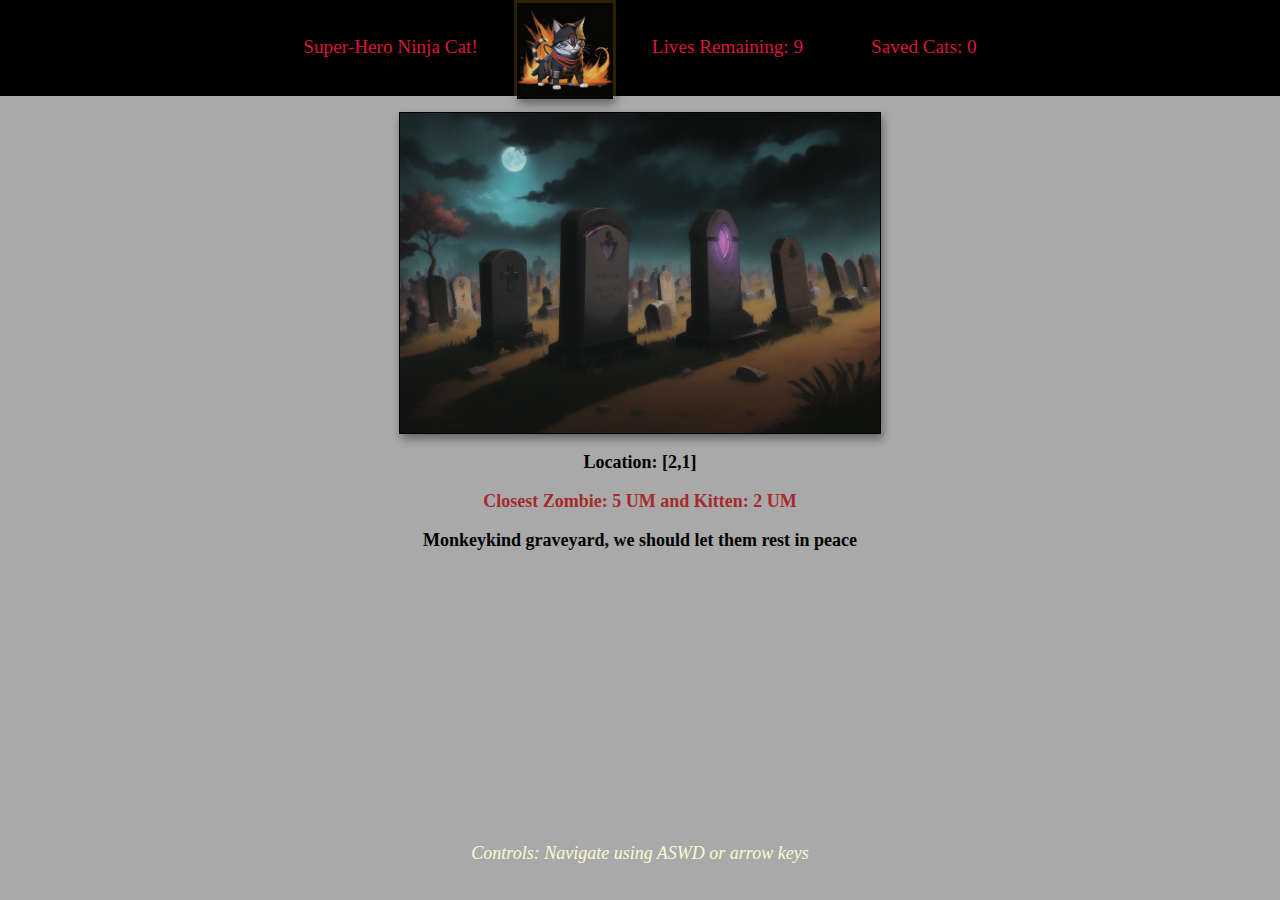
==== index.html @ ffd4e77f "init" ====
<!DOCTYPE html>
<html lang="en">
<head>
   <meta charset="UTF-8">
   <meta http-equiv="X-UA-Compatible" content="IE=edge">
   <meta name="viewport" content="width=device-width, initial-scale=1.0">
   <link rel="icon" type="image/x-icon" href="resources/favicon3.png">
   <link rel="stylesheet" href="styles/style.css">
   <title>Zocats</title>
</head>
<body>
   <div id = "statusbar">
         <p>Super-Hero Ninja Cat!</p>
      <img id="playerimage" alt="the player image">
         <p id="health"></p>
         <p id="savedcats"></p>
   </div> 
   <!---- <div id = "minimap"></div> Not implemented yet -->
   <div id = "gamearea">
      <img id="areaimage" src="resources/locations/2-1.png" alt="area background">
      <p id="coordinates"></p>
      <p id="sixthsense"></p>
      <p id = "areadescription"> Monkeykind graveyard, we should let them rest in peace </p>
   </div>
   <div id="events">
   <div id="objects"></div>
   </div>
   <div id = "navigation">
      <p>Controls: Navigate using ASWD or arrow keys</p>
   </div>
</body>
<script src="scripts/zocats.js"></script>
</html>
---- styles/style.css ----
body {
   margin:0%;
   background-color: darkgrey;
   user-select: none;
}
#statusbar {
   text-align: center;
   background-color: black;
   max-height: 6rem;
}
#gamearea, 
#objects{
   display: inline;
}
#gamearea p{
   display: block;
}
#areaimage{
   margin-top: 1rem;
   display: block;
   margin-left: auto;
   margin-right: auto;
   max-width: 30rem;
}
#sixthsense,
#coordinates,
#areadescription{
   vertical-align: top;
   text-align: center;
   font-weight: bold;
   font-size: large;
}
#sixthsense{
   color: brown;
}
#statusbar p{
   padding: 2rem;
   display:inline;
   text-align: center;
   font-size: larger;
   color: crimson;
}
#playerimage{
   max-height:inherit;
   display: inline;
   vertical-align:middle;
   border-style: solid solid none solid;
   border-color: rgba(221, 164, 8, 0.2);
   border-width: 3px;
}
#navigation{
   color:lightgoldenrodyellow;
   text-align: center;
   display:block;
   margin-left: auto;
   margin-right: auto;
   font-style: italic;
   font-size: large;
}
#objects {
   display:flex;
   color: brown;
}
#objects div{
   display: block;
   padding: 0 2rem 0 2rem;
}
#objects img {
   max-width: 8rem;
}
#events{
   width: 32rem;
   height: 16rem;
   text-align: center;
   margin-left: auto;
   margin-right: auto;
}
img{
   border: 1px solid black;
   filter: drop-shadow(2px 5px 5px rgba(0, 0, 0, 0.4));
}
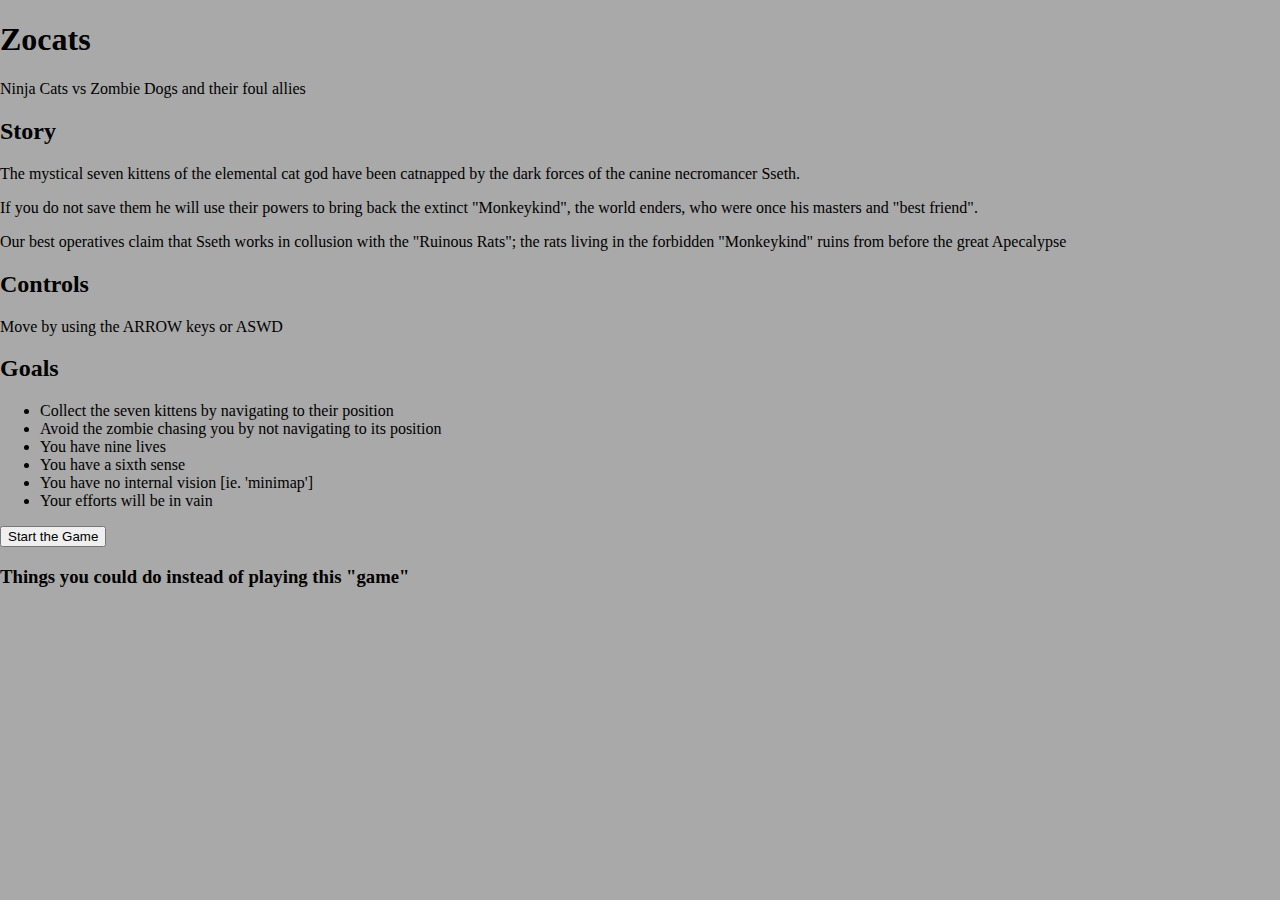
==== commit 1e99d385: "refactor part 1" ====
--- a/index.html
+++ b/index.html
@@ -8,7 +8,7 @@
    <link rel="stylesheet" href="styles/style.css">
    <title>Zocats</title>
 </head>
-<body>
+<body id="body">
    <div id = "statusbar">
          <p>Super-Hero Ninja Cat!</p>
       <img id="playerimage" alt="the player image">
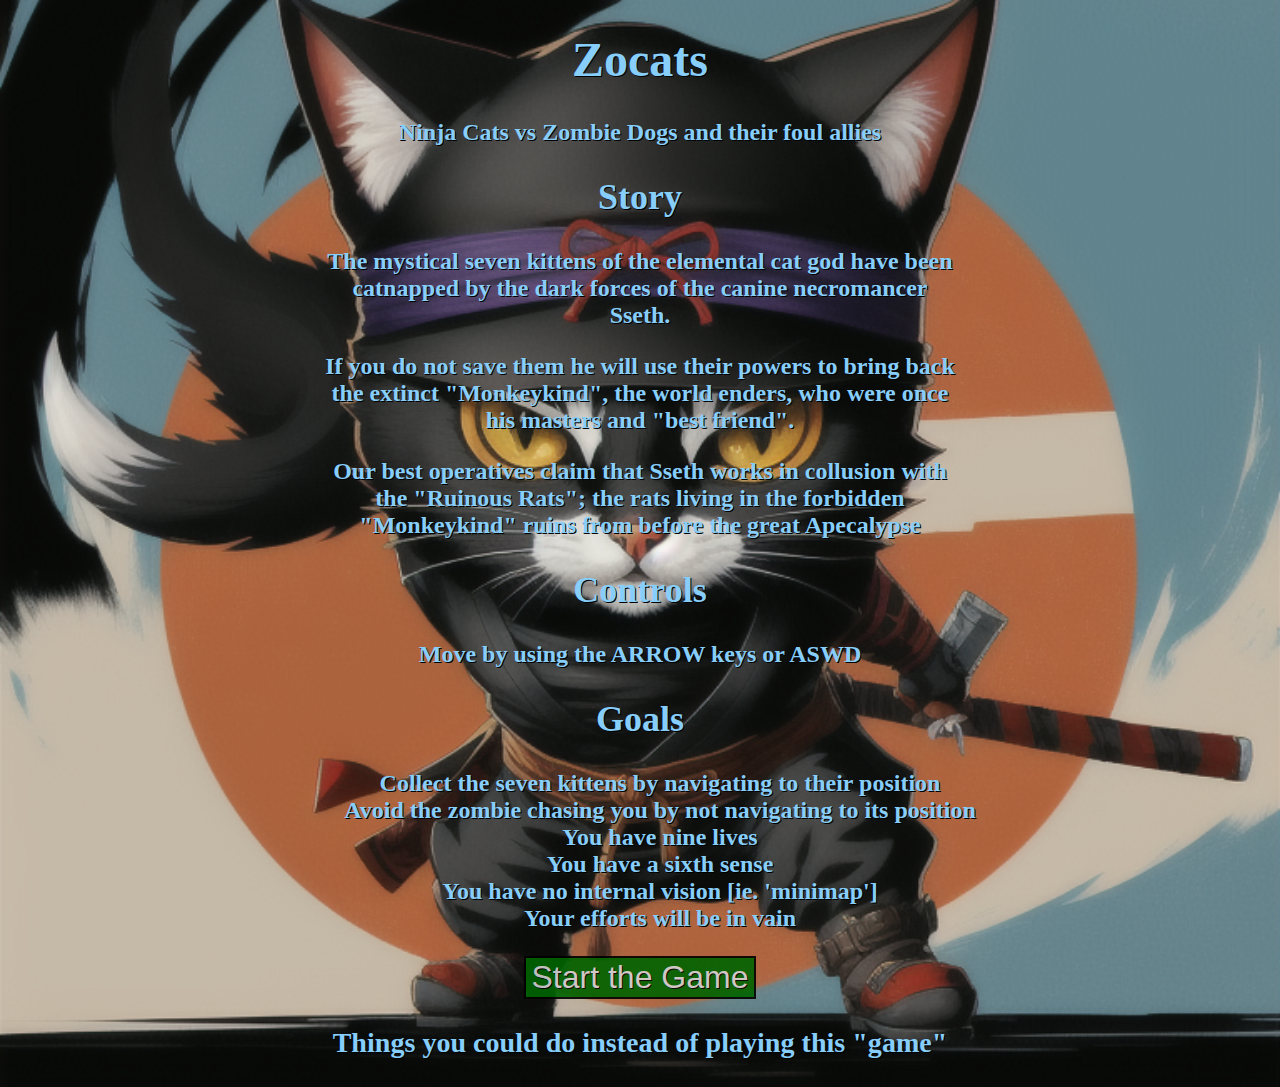
==== commit d37a169c: "refactor 2" ====
--- a/index.html
+++ b/index.html
@@ -5,7 +5,7 @@
    <meta http-equiv="X-UA-Compatible" content="IE=edge">
    <meta name="viewport" content="width=device-width, initial-scale=1.0">
    <link rel="icon" type="image/x-icon" href="resources/favicon3.png">
-   <link rel="stylesheet" href="styles/style.css">
+   <link id="style" rel="stylesheet" href="styles/style.css">
    <title>Zocats</title>
 </head>
 <body id="body">
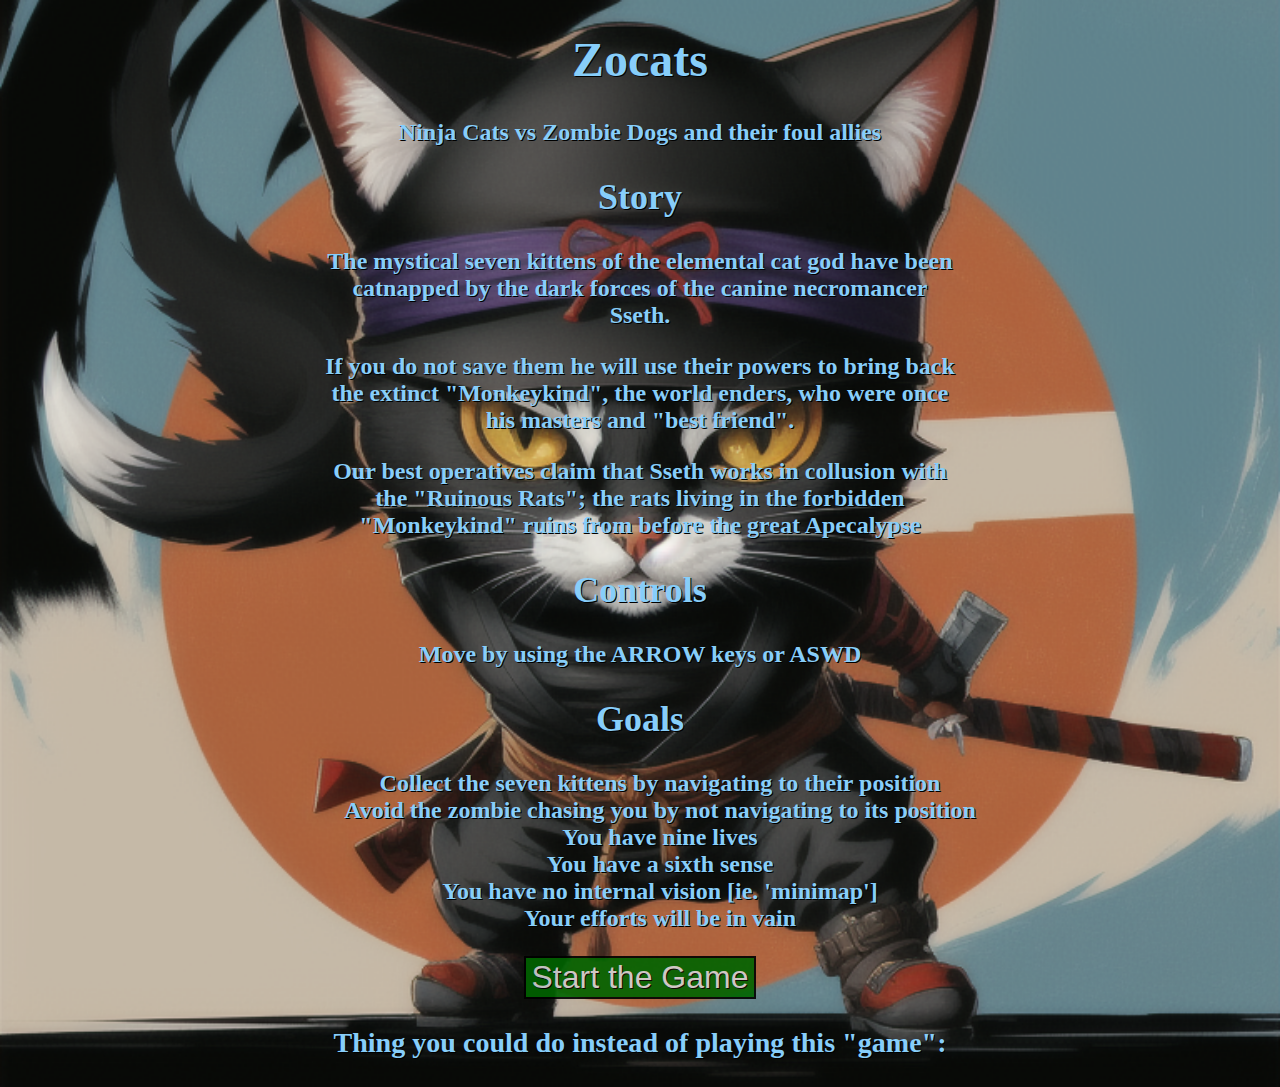
==== commit 9332b445: "cleaning" ====
--- a/index.html
+++ b/index.html
@@ -9,25 +9,6 @@
    <title>Zocats</title>
 </head>
 <body id="body">
-   <div id = "statusbar">
-         <p>Super-Hero Ninja Cat!</p>
-      <img id="playerimage" alt="the player image">
-         <p id="health"></p>
-         <p id="savedcats"></p>
-   </div> 
-   <!---- <div id = "minimap"></div> Not implemented yet -->
-   <div id = "gamearea">
-      <img id="areaimage" src="resources/locations/2-1.png" alt="area background">
-      <p id="coordinates"></p>
-      <p id="sixthsense"></p>
-      <p id = "areadescription"> Monkeykind graveyard, we should let them rest in peace </p>
-   </div>
-   <div id="events">
-   <div id="objects"></div>
-   </div>
-   <div id = "navigation">
-      <p>Controls: Navigate using ASWD or arrow keys</p>
-   </div>
 </body>
 <script src="scripts/zocats.js"></script>
 </html>